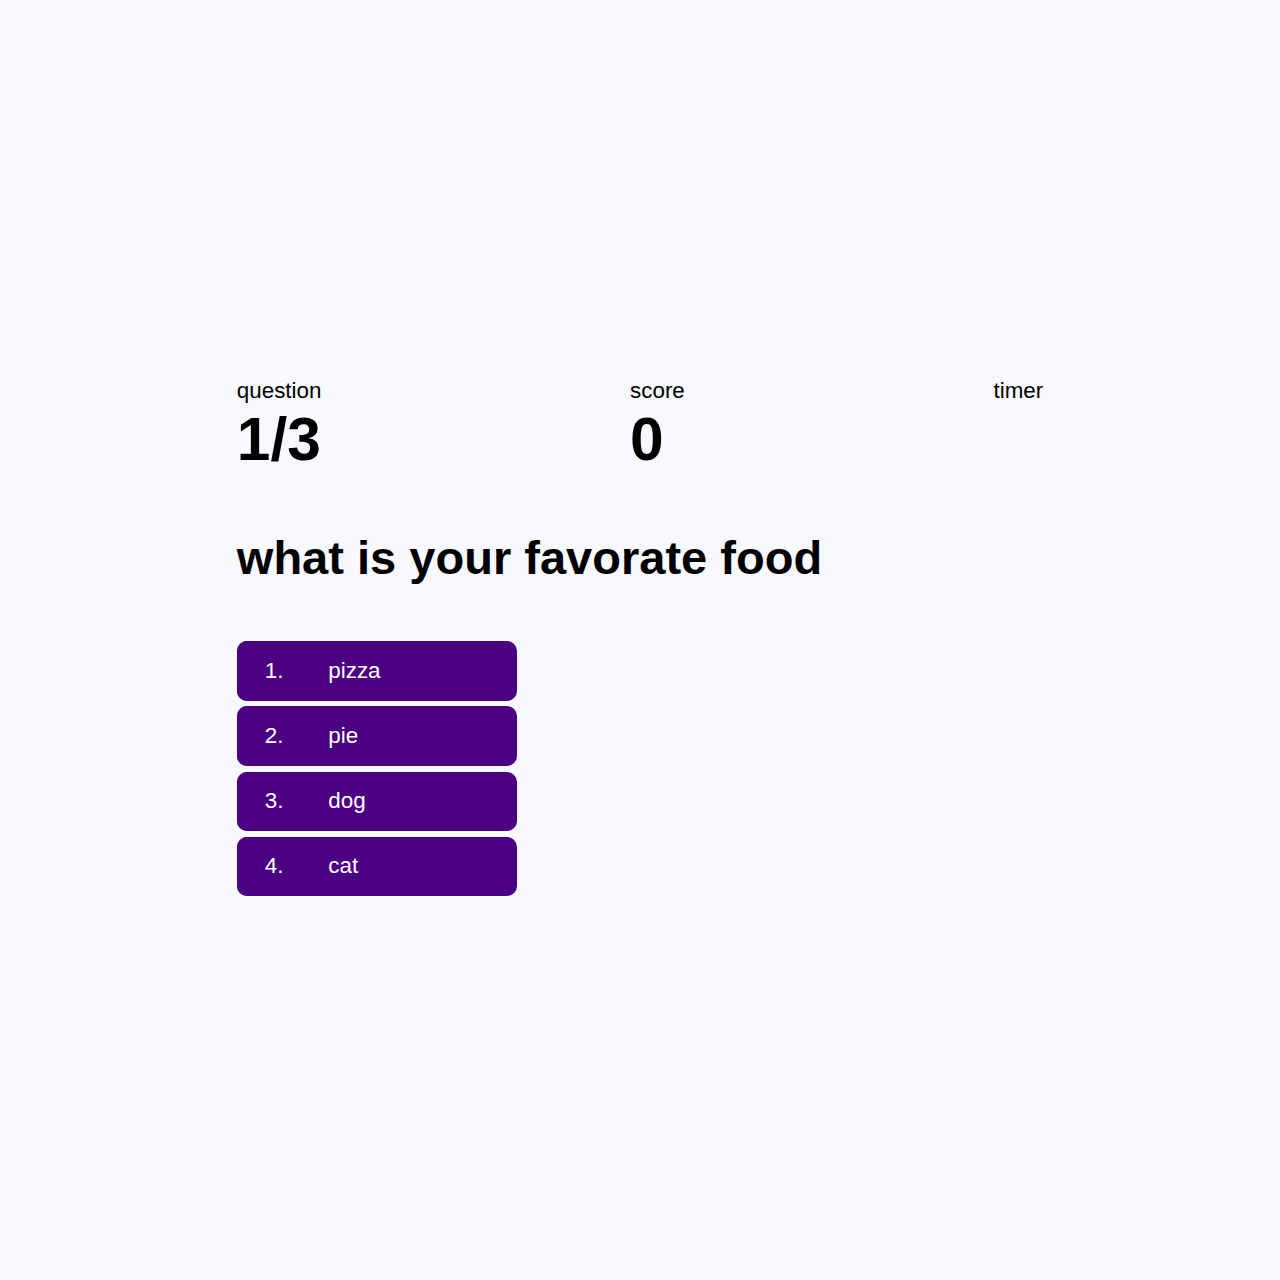
==== game.html @ 501dec71 "Adding Files to Repository" ====
<!DOCTYPE html>
<html lang="en">
<head>
    <meta charset="UTF-8">
    <meta http-equiv="X-UA-Compatible" content="IE=edge">
    <meta name="viewport" content="width=device-width, initial-scale=1.0">
    <title>Game page</title>
    <link rel="stylesheet" href="Assets/Style.css">
    <link rel="stylesheet" href="Assets/game.css">
</head>
<body>
    <div class="container">
        <div id="game" class="justify-center flex-column">
            <div id="hud">
                <div id="hud-item">
                    <p class="hud-prefix">
                        question
                    </p>
                    <h1 class="hud-main-text" id="questionCounter">
                    
                    </h1>
                </div>
                <!-- come back and make sure you don't have multiple same ids -->
                <div id="hud-item">
                    <p class="hud-prefix">
                        score
                    </p>
                    <h1 class="hud-main-text" id="score">
                        0
                    </h1>
                </div>
                <div id="hud-item">
                    <p class="hud-prefix">
                        timer
                    </p>
                    <h1 class="hud-main-text" id="countdownTimer">
                    
                    </h1>
                </div>
            </div>
            <h2 id="question">what is the answer?</h2>
            <div class="choice-container">
                <p class ="choice-prefix">1.</p>
                <p class="choice-text" data-number="1">choice 1</p>
            </div>
            <div class="choice-container">
                <p class ="choice-prefix">2.</p>
                <p class="choice-text" data-number="2">choice 2</p>
            </div>
            <div class="choice-container">
                <p class ="choice-prefix">3.</p>
                <p class="choice-text" data-number="3">choice 3</p>
            </div>
            <div class="choice-container">
                <p class ="choice-prefix">4.</p>
                <p class="choice-text" data-number="4">choice 4</p>
            </div>
        </div>
    </div>
    <script src="/Assets/game.js"></script>
</body>
</html>
---- Assets/Style.css ----
:root {
    background-color: ghostwhite;
    font-size: 70%;
}

*{
    box-sizing: border-box;
    font-family: Arial, Helvetica, sans-serif;
    margin: 0;
    padding: 0;
    color: black;
}

h1 {
    font-size: 5.4rem;
    color: black;
    margin-bottom: 5rem;
}
h1 > span {
    font-size: 524rem;
    color: black;
    margin-bottom: 5rem;
    font-weight: 500;
}

h2 {
    font-size: 4.2rem;
    color: black;
    margin-bottom: 5rem;
    font-weight: 700;
}
h3 {
    font-size: 2.4rem;
    color: black;
    margin-bottom: 5rem;
    font-weight: 700;
}

/*    Utilities   */

.container {
    width: 100vw;
    height: 100vw;
    padding: 4rem;
    display: flex;
    justify-content: center;
    align-items: center;
    max-width: 80rem;
    margin: 0 auto;
}

.choice-container {
    max-width: 25rem;
}

.container > * {
    width: 100%;
}

.flex-column {
    display: flex;
    flex-direction: column;
}

.flex-center {
    justify-content: center;
    align-items: center;
}

.text-center {
    text-align: center;
}

.hidden {
    display: none;
}

/* buttons */

.button {
    text-decoration: none;
    font-size: 2rem;
    padding: 1rem;
    width: 20rem;
    text-align: center;
    border: .1rem solid lightcoral;
    margin-bottom: 1rem;
}

.button:hover {
    cursor: pointer;
    color: magenta;
}

.button[disable]:hover {
    cursor: not-allowed;
    box-shadow: none;
    transform: none;
}

/* FORMS */
form {
    width: 100%;
    display: flex;
    flex-direction: column;
    align-items: center;
  }
  
  input {
    margin-bottom: 1rem;
    width: 20rem;
    padding: 1.5rem;
    font-size: 1.8rem;
    border: none;
    box-shadow: 0 0.1rem 1.4rem 0 rgba(86, 185, 235, 0.5);
  }
  
  input::placeholder {
    color: #aaa;
  }
---- Assets/game.css ----
.choice-container {
    display: flex;
    margin-bottom: .5rem;
    width: 100%;
    font-size: 2rem;
    border: .1rem lightblue;
    background-color: indigo;
    border-radius: 10px 10px 10px 10px;
}

.choice-container:hover {
    cursor: pointer;
    background-color: magenta;
}

.choice-prefix:hover {
    cursor: pointer;
    background-color:magenta;
}
.choice-prefix {
    padding: 1.5rem 2.5rem;
    background-color: indigo;
    border-radius: 10px 10px 10px 10px;
    color: white;
}

.choice-text {
    padding: 1.5rem;
    width: 100%;
    color: white;
}

.correct {
    background-color: greenyellow;
}

.incorrect {
    background-color: red;
}

/* HUD Display */

#hud {
    display: flex;
    justify-content: space-between;
}

.hud-prefix {
    text-align: center;
    font-size: 2rem;

}

.button {
    text-decoration: none;
    font-size: 2rem;
    padding: 1rem;
    width: 20rem;
    text-align: center;
    margin-bottom: 5rem;
}

.button:hover {
    cursor: pointer;
    color: magenta;
}
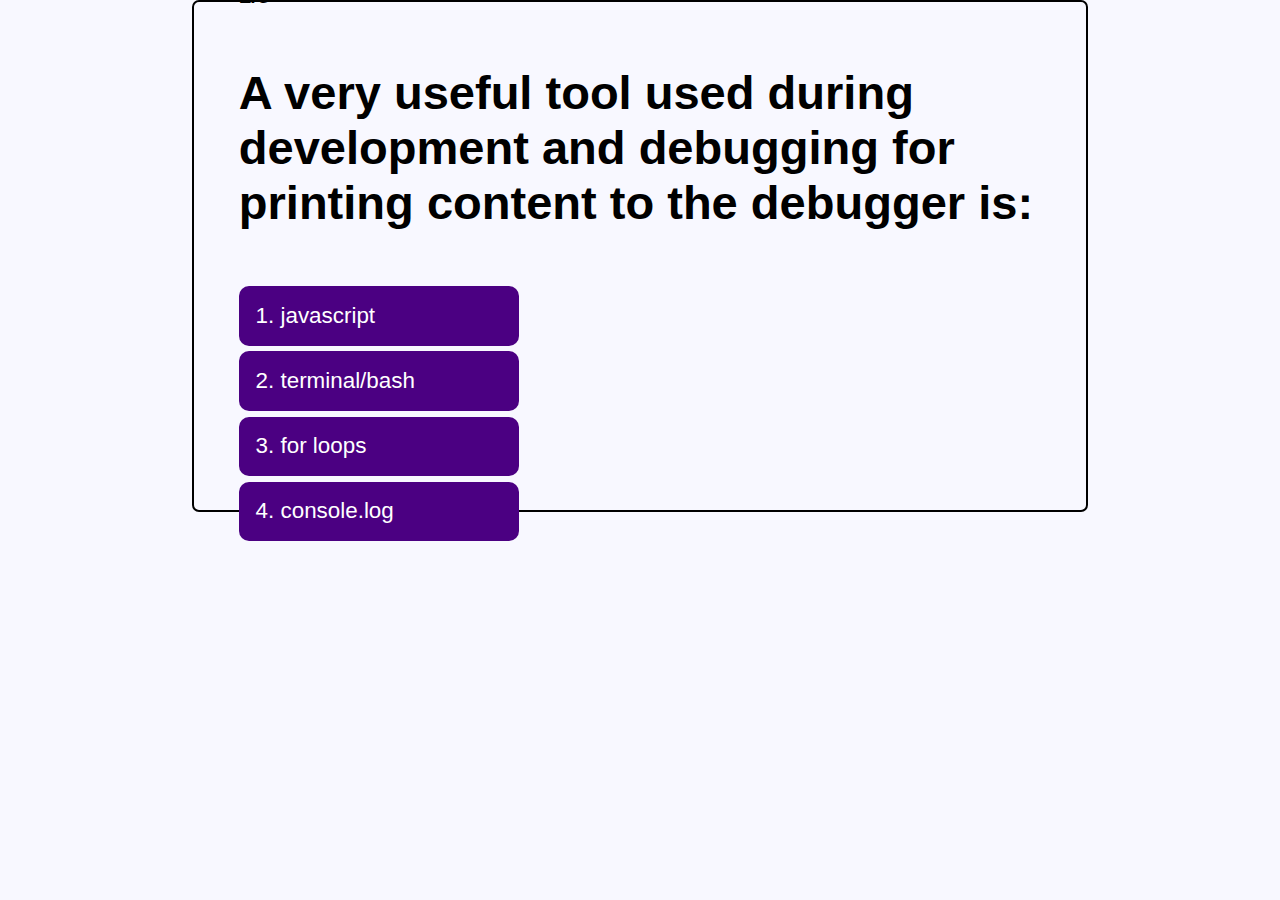
==== commit d89d4060: "Added file folders and cleaned up CSS links" ====
--- a/game.html
+++ b/game.html
@@ -5,58 +5,53 @@
     <meta http-equiv="X-UA-Compatible" content="IE=edge">
     <meta name="viewport" content="width=device-width, initial-scale=1.0">
     <title>Game page</title>
-    <link rel="stylesheet" href="Assets/Style.css">
-    <link rel="stylesheet" href="Assets/game.css">
+    <link rel="stylesheet" href="Assets/CSS/Style.css">
+    <link rel="stylesheet" href="Assets/CSS/game.css">
 </head>
 <body>
     <div class="container">
         <div id="game" class="justify-center flex-column">
             <div id="hud">
                 <div id="hud-item">
-                    <p class="hud-prefix">
-                        question
-                    </p>
-                    <h1 class="hud-main-text" id="questionCounter">
-                    
+                    <a class="hud-prefix link" href="/highScores.html">
+                        View high scores
+                    </a>
+                    <h1 class="hud-main-text" id="questionCounter">    
                     </h1>
                 </div>
-                <!-- come back and make sure you don't have multiple same ids -->
                 <div id="hud-item">
-                    <p class="hud-prefix">
-                        score
+                    <p class="hud-prefix">    
                     </p>
-                    <h1 class="hud-main-text" id="score">
-                        0
+                    <h1 class="hud-main-text" id="score"> 
                     </h1>
                 </div>
                 <div id="hud-item">
                     <p class="hud-prefix">
-                        timer
+                        Timer
                     </p>
                     <h1 class="hud-main-text" id="countdownTimer">
-                    
                     </h1>
                 </div>
             </div>
             <h2 id="question">what is the answer?</h2>
             <div class="choice-container">
-                <p class ="choice-prefix">1.</p>
+                <!-- <p class ="choice-prefix">1.</p> -->
                 <p class="choice-text" data-number="1">choice 1</p>
             </div>
             <div class="choice-container">
-                <p class ="choice-prefix">2.</p>
+                <!-- <p class ="choice-prefix">2.</p> -->
                 <p class="choice-text" data-number="2">choice 2</p>
             </div>
             <div class="choice-container">
-                <p class ="choice-prefix">3.</p>
+                <!-- <p class ="choice-prefix">3.</p> -->
                 <p class="choice-text" data-number="3">choice 3</p>
             </div>
             <div class="choice-container">
-                <p class ="choice-prefix">4.</p>
+                <!-- <p class ="choice-prefix">4.</p> -->
                 <p class="choice-text" data-number="4">choice 4</p>
             </div>
         </div>
     </div>
-    <script src="/Assets/game.js"></script>
+    <script src="/Assets/JavaScript/game.js"></script>
 </body>
 </html>--- a/Assets/CSS/Style.css
+++ b/Assets/CSS/Style.css
@@ -0,0 +1,118 @@
+:root {
+    background-color: ghostwhite;
+    font-size: 70%;
+}
+
+*{
+    box-sizing: border-box;
+    font-family: Arial, Helvetica, sans-serif;
+    margin: 0;
+    padding: 0;
+    color: black;
+}
+
+h1 {
+    font-size: 5.4rem;
+    color: black;
+    margin-bottom: 5rem;
+}
+
+h2 {
+    font-size: 4.2rem;
+    color: black;
+    margin-bottom: 5rem;
+    font-weight: 700;
+}
+h3 {
+    font-size: 2.4rem;
+    color: black;
+    margin-bottom: 5rem;
+    font-weight: 700;
+}
+
+
+.container {
+    width: 100vw;
+    height: 40vw;
+    padding: 4rem;
+    display: flex;
+    justify-content: center;
+    align-items: center;
+    max-width: 80rem;
+    margin: 0 auto;
+    border: 2px solid black;
+    border-radius: 7px;
+}
+
+.choice-container {
+    max-width: 25rem;
+}
+
+.container > * {
+    width: 100%;
+}
+
+.flex-column {
+    display: flex;
+    flex-direction: column;
+}
+
+.flex-center {
+    justify-content: center;
+    align-items: center;
+}
+
+.text-center {
+    text-align: center;
+}
+
+.hidden {
+    display: none;
+}
+
+/* buttons */
+
+.button {
+    text-decoration: none;
+    font-size: 2rem;
+    padding: 1rem;
+    width: 20rem;
+    text-align: center;
+    margin-bottom: 1rem;
+    background-color: indigo;
+    border-radius: 7px;
+    color: white;
+    margin-left: 1rem;
+}
+
+.button:hover {
+    cursor: pointer;
+    background-color: magenta;
+}
+
+.button[disable]:hover {
+    cursor: not-allowed;
+    box-shadow: none;
+    transform: none;
+}
+
+/* FORMS */
+form {
+    width: 100%;
+    display: flex;
+    flex-direction: column;
+    align-items: center;
+  }
+  
+  input {
+    margin-bottom: 1rem;
+    width: 20rem;
+    padding: 1.5rem;
+    font-size: 1.8rem;
+    border: none;
+    box-shadow: 0 0.1rem 1.4rem 0 rgba(86, 185, 235, 0.5);
+  }
+  
+  input::placeholder {
+    color: #aaa;
+  }--- a/Assets/CSS/game.css
+++ b/Assets/CSS/game.css
@@ -0,0 +1,82 @@
+
+
+.choice-container {
+    display: flex;
+    margin-bottom: .5rem;
+    width: 100%;
+    font-size: 2rem;
+    border: .1rem lightblue;
+    background-color: indigo;
+    border-radius: 10px 10px 10px 10px;
+}
+
+.choice-container:hover {
+    cursor: pointer;
+    background-color: magenta;
+}
+
+.choice-prefix:hover {
+    cursor: pointer;
+    background-color:magenta;
+}
+.choice-prefix {
+    padding: 1.5rem 2.5rem;
+    background-color: indigo;
+    border-radius: 10px 10px 10px 10px;
+    color: white;
+}
+
+.choice-text {
+    padding: 1.5rem;
+    width: 100%;
+    color: white;
+}
+
+.correct {
+    background-color: greenyellow;
+}
+
+.incorrect {
+    background-color: red;
+}
+
+/* HUD Display */
+
+#hud {
+    display: flex;
+    justify-content: space-between;
+}
+
+.hud-prefix {
+    text-align: center;
+    font-size: 1.4rem;
+
+}
+
+.a {
+    color: magenta;
+}
+
+.button {
+    text-decoration: none;
+    font-size: 2rem;
+    padding: 1rem;
+    width: 20rem;
+    text-align: center;
+    margin-bottom: 5rem;
+}
+
+.button:hover {
+    cursor: pointer;
+    color: magenta;
+}
+
+.hud-main-text {
+    font-size: 2rem;
+}
+
+.link {
+    text-decoration: none;
+    color: magenta;
+
+}
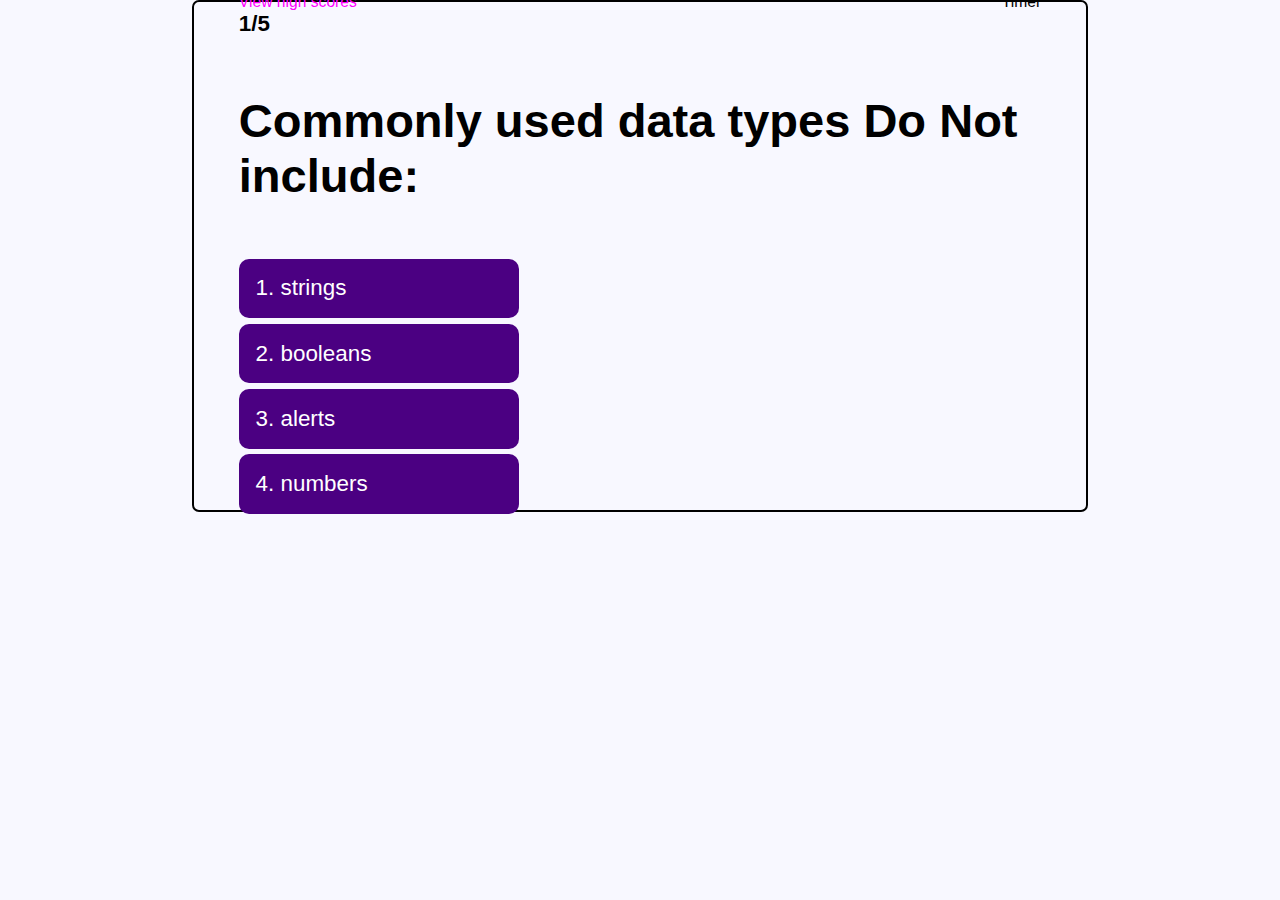
==== commit 467cae2d: "Updated html" ====
--- a/game.html
+++ b/game.html
@@ -13,7 +13,8 @@
         <div id="game" class="justify-center flex-column">
             <div id="hud">
                 <div id="hud-item">
-                    <a class="hud-prefix link" href="/highScores.html">
+                    <!-- links to high scores page -->
+                    <a class="hud-prefix link" href="highScores.html">
                         View high scores
                     </a>
                     <h1 class="hud-main-text" id="questionCounter">    
@@ -33,25 +34,22 @@
                     </h1>
                 </div>
             </div>
-            <h2 id="question">what is the answer?</h2>
+            <!-- used to provide location for question and answers to display from javaScipt -->
+            <h2 id="question"></h2>
             <div class="choice-container">
-                <!-- <p class ="choice-prefix">1.</p> -->
                 <p class="choice-text" data-number="1">choice 1</p>
             </div>
             <div class="choice-container">
-                <!-- <p class ="choice-prefix">2.</p> -->
                 <p class="choice-text" data-number="2">choice 2</p>
             </div>
             <div class="choice-container">
-                <!-- <p class ="choice-prefix">3.</p> -->
                 <p class="choice-text" data-number="3">choice 3</p>
             </div>
             <div class="choice-container">
-                <!-- <p class ="choice-prefix">4.</p> -->
                 <p class="choice-text" data-number="4">choice 4</p>
             </div>
         </div>
     </div>
-    <script src="/Assets/JavaScript/game.js"></script>
+    <script src="Assets/JavaScript/game.js"></script>
 </body>
 </html>